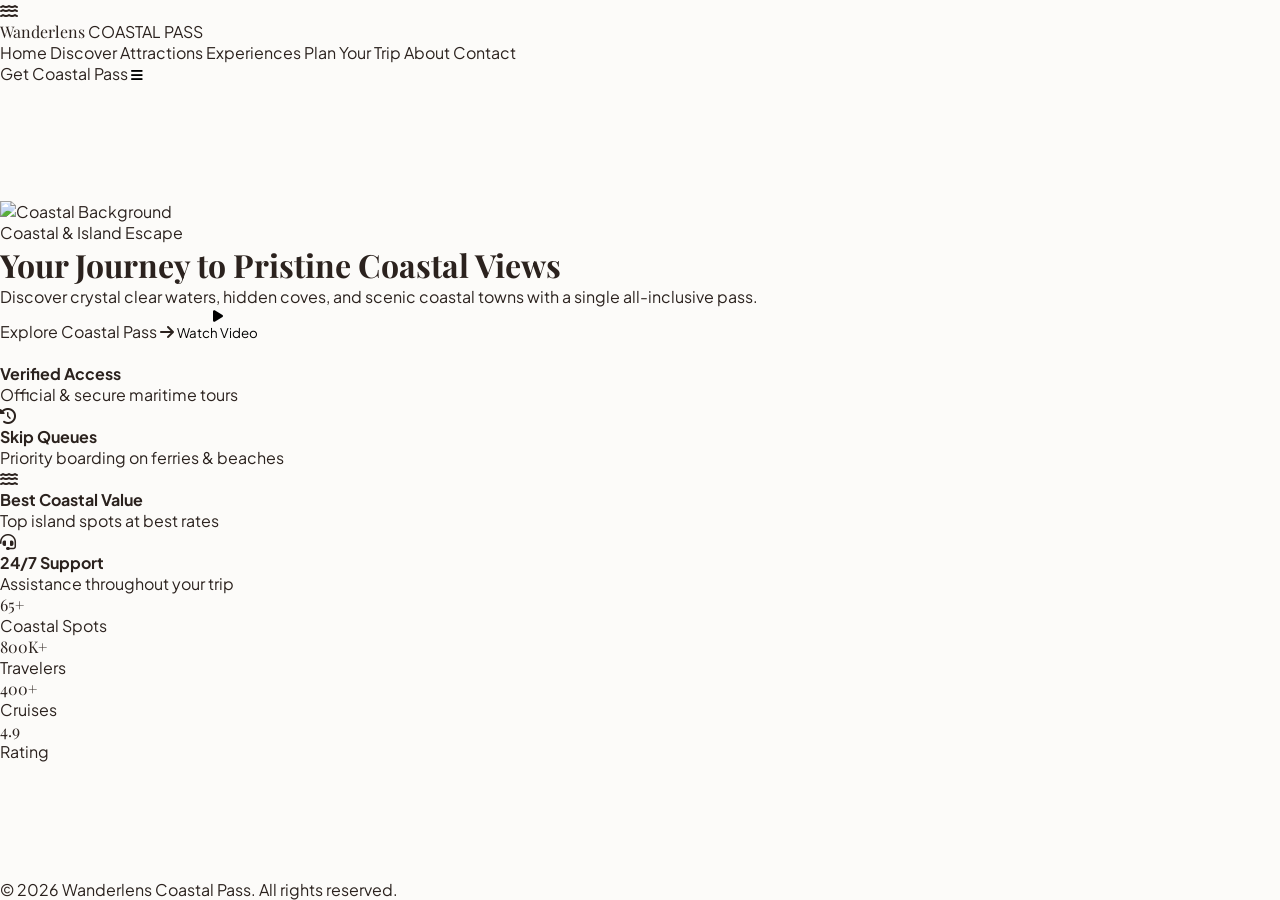
==== index.html @ d8374a8e "Add files via upload" ====
<!DOCTYPE html>
<html lang="en">
<head>
    <meta charset="UTF-8">
    <meta name="viewport" content="width=device-width, initial-scale=1.0">
    <title>Home - Wanderlens Coastal Pass</title>
    <script src="https://cdn.tailwindcss.com"></script>
    <link rel="stylesheet" href="https://cdnjs.cloudflare.com/ajax/libs/font-awesome/6.4.0/css/all.min.css">
    <link rel="stylesheet" href="style.css">
</head>
<body class="font-sans-custom min-h-screen flex flex-col justify-between bg-stone-50">

    <header class="w-full px-6 lg:px-16 py-6 flex items-center justify-between z-20 bg-white shadow-sm">
        <div class="flex items-center gap-3">
            <div class="w-10 h-10 rounded-lg flex items-center justify-center text-[#1a4a5a]">
                <i class="fa-solid fa-water text-2xl"></i>
            </div>
            <div class="flex flex-col">
                <span class="font-serif-custom text-xl font-bold tracking-tight text-[#1a4a5a]">Wanderlens</span>
                <span class="text-[9px] font-bold tracking-[0.25em] text-[#1a4a5a] -mt-1">COASTAL PASS</span>
            </div>
        </div>

        <nav class="hidden md:flex items-center gap-8 text-[15px] font-medium text-[#423530]">
            <a href="index.html" class="text-[#1a4a5a] font-bold">Home</a>
            <a href="discover.html" class="hover:text-[#1a4a5a] transition-colors">Discover</a>
            <a href="attractions.html" class="hover:text-[#1a4a5a] transition-colors">Attractions</a>
            <a href="experiences.html" class="hover:text-[#1a4a5a] transition-colors">Experiences</a>
            <a href="plan-trip.html" class="hover:text-[#1a4a5a] transition-colors">Plan Your Trip</a>
            <a href="about.html" class="hover:text-[#1a4a5a] transition-colors">About</a>
            <a href="contact.html" class="hover:text-[#1a4a5a] transition-colors">Contact</a>
        </nav>

        <div class="flex items-center gap-4">
            <a href="pass.html" class="bg-[#1a4a5a] hover:bg-[#123440] text-white px-6 py-2.5 rounded-full text-sm font-semibold shadow-md transition-all">Get Coastal Pass</a>
            <button class="md:hidden text-xl text-[#2b221e]"><i class="fa-solid fa-bars"></i></button>
        </div>
    </header>

    <main class="flex-grow relative overflow-hidden pb-16">
        <div class="absolute inset-0 z-0">
            <img src="https://images.unsplash.com/photo-1507525428034-b723cf961d3e?auto=format&fit=crop&w=2000&q=80" alt="Coastal Background" class="w-full h-full object-cover">
            <div class="absolute inset-0 bg-gradient-to-r from-stone-100/90 via-stone-100/70 to-transparent"></div>
        </div>

        <div class="relative z-10 px-6 lg:px-16 py-12 max-w-7xl mx-auto w-full">
            <div class="mb-4">
                <span class="text-[#1a4a5a] font-bold tracking-widest text-xs uppercase bg-white/80 backdrop-blur-md px-3.5 py-1.5 rounded-full inline-block shadow-sm">Coastal & Island Escape</span>
            </div>

            <div class="max-w-2xl mb-12">
                <h1 class="text-4xl lg:text-6xl font-serif-custom font-bold text-[#2b221e] leading-tight mb-6">
                    Your Journey to Pristine Coastal Views
                </h1>
                <p class="text-[#423530] text-base leading-relaxed mb-8 font-medium">
                    Discover crystal clear waters, hidden coves, and scenic coastal towns with a single all-inclusive pass.
                </p>
                <div class="flex flex-wrap items-center gap-4">
                    <a href="discover.html" class="bg-[#1a4a5a] hover:bg-[#123440] text-white px-8 py-3.5 rounded-full font-semibold text-sm shadow-lg transition-all flex items-center gap-2">
                        Explore Coastal Pass <i class="fa-solid fa-arrow-right"></i>
                    </a>
                    <button class="bg-white/90 hover:bg-white text-[#2b221e] px-6 py-3.5 rounded-full font-semibold text-sm shadow-md border border-stone-200 transition-all flex items-center gap-2">
                        <div class="w-6 h-6 rounded-full bg-[#1a4a5a] text-white flex items-center justify-center text-[10px]">
                            <i class="fa-solid fa-play"></i>
                        </div> Watch Video
                    </button>
                </div>
            </div>

            <div class="grid grid-cols-1 sm:grid-cols-2 gap-4 max-w-3xl mb-12">
                <div class="bg-white/90 backdrop-blur-md p-5 rounded-2xl shadow-md border border-white/50 flex items-start gap-4">
                    <div class="w-10 h-10 rounded-xl bg-[#e4efef] text-[#1a4a5a] flex items-center justify-center shrink-0">
                        <i class="fa-solid fa-shield-check text-lg"></i>
                    </div>
                    <div>
                        <h4 class="font-bold text-sm text-[#2b221e] mb-1">Verified Access</h4>
                        <p class="text-xs text-stone-600">Official & secure maritime tours</p>
                    </div>
                </div>

                <div class="bg-white/90 backdrop-blur-md p-5 rounded-2xl shadow-md border border-white/50 flex items-start gap-4">
                    <div class="w-10 h-10 rounded-xl bg-[#e4efef] text-[#1a4a5a] flex items-center justify-center shrink-0">
                        <i class="fa-solid fa-clock-rotate-left text-lg"></i>
                    </div>
                    <div>
                        <h4 class="font-bold text-sm text-[#2b221e] mb-1">Skip Queues</h4>
                        <p class="text-xs text-stone-600">Priority boarding on ferries & beaches</p>
                    </div>
                </div>

                <div class="bg-white/90 backdrop-blur-md p-5 rounded-2xl shadow-md border border-white/50 flex items-start gap-4">
                    <div class="w-10 h-10 rounded-xl bg-[#e4efef] text-[#1a4a5a] flex items-center justify-center shrink-0">
                        <i class="fa-solid fa-water text-lg"></i>
                    </div>
                    <div>
                        <h4 class="font-bold text-sm text-[#2b221e] mb-1">Best Coastal Value</h4>
                        <p class="text-xs text-stone-600">Top island spots at best rates</p>
                    </div>
                </div>

                <div class="bg-white/90 backdrop-blur-md p-5 rounded-2xl shadow-md border border-white/50 flex items-start gap-4">
                    <div class="w-10 h-10 rounded-xl bg-[#e4efef] text-[#1a4a5a] flex items-center justify-center shrink-0">
                        <i class="fa-solid fa-headset text-lg"></i>
                    </div>
                    <div>
                        <h4 class="font-bold text-sm text-[#2b221e] mb-1">24/7 Support</h4>
                        <p class="text-xs text-stone-600">Assistance throughout your trip</p>
                    </div>
                </div>
            </div>

            <div class="bg-white/95 backdrop-blur-md py-6 px-8 rounded-3xl shadow-xl border border-white/50 grid grid-cols-2 md:grid-cols-4 gap-6 text-center max-w-4xl">
                <div>
                    <div class="text-2xl lg:text-3xl font-serif-custom font-bold text-[#2b221e] mb-1">65+</div>
                    <div class="text-[11px] text-stone-500 uppercase tracking-wider font-semibold">Coastal Spots</div>
                </div>
                <div>
                    <div class="text-2xl lg:text-3xl font-serif-custom font-bold text-[#2b221e] mb-1">800K+</div>
                    <div class="text-[11px] text-stone-500 uppercase tracking-wider font-semibold">Travelers</div>
                </div>
                <div>
                    <div class="text-2xl lg:text-3xl font-serif-custom font-bold text-[#2b221e] mb-1">400+</div>
                    <div class="text-[11px] text-stone-500 uppercase tracking-wider font-semibold">Cruises</div>
                </div>
                <div>
                    <div class="text-2xl lg:text-3xl font-serif-custom font-bold text-[#2b221e] mb-1">4.9</div>
                    <div class="text-[11px] text-stone-500 uppercase tracking-wider font-semibold">Rating</div>
                </div>
            </div>
        </div>
    </main>

    <footer class="bg-white border-t border-stone-200 py-6 text-center text-xs text-stone-500 z-10 relative">
        &copy; 2026 Wanderlens Coastal Pass. All rights reserved.
    </footer>

</body>
</html>
---- style.css ----
@import url('https://fonts.googleapis.com/css2?family=Playfair+Display:ital,wght@0,400..900;1,400..900&family=Plus+Jakarta+Sans:wght@300;400;500;600;700&display=swap');

:root {
    --primary-color: #1a4a5a;
    --primary-hover: #123440;
    --bg-color: #fcfbf9;
    --text-dark: #2b221e;
    --text-muted: #6e5d55;
    --accent-bg: #e4efef;
}

.font-serif-custom {
    font-family: 'Playfair Display', Georgia, serif;
}

.font-sans-custom {
    font-family: 'Plus Jakarta Sans', sans-serif;
}

* {
    box-sizing: border-box;
    margin: 0;
    padding: 0;
}

body {
    font-family: 'Plus Jakarta Sans', sans-serif;
    background-color: var(--bg-color);
    color: var(--text-dark);
    overflow-x: hidden;
    min-height: 100vh;
    display: flex;
    flex-direction: column;
    justify-content: space-between;
}

img, video {
    max-width: 100%;
    height: auto;
    display: block;
}

a {
    text-decoration: none;
    color: inherit;
    transition: all 0.3s ease;
}

button {
    cursor: pointer;
    border: none;
    background: none;
    font-family: inherit;
}

@media screen and (max-width: 1024px) {
    .container, main {
        padding-left: 1.5rem;
        padding-right: 1.5rem;
    }
}

@media screen and (max-width: 768px) {
    h1 {
        font-size: 2.25rem !important;
        line-height: 1.2 !important;
    }
    
    header nav {
        display: none;
    }
}

@media screen and (max-width: 480px) {
    h1 {
        font-size: 1.85rem !important;
    }
}

::-webkit-scrollbar {
    width: 6px;
}

::-webkit-scrollbar-track {
    background: #f1f1f1;
}

::-webkit-scrollbar-thumb {
    background: var(--primary-color);
    border-radius: 3px;
}

::-webkit-scrollbar-thumb:hover {
    background: var(--primary-hover);
}
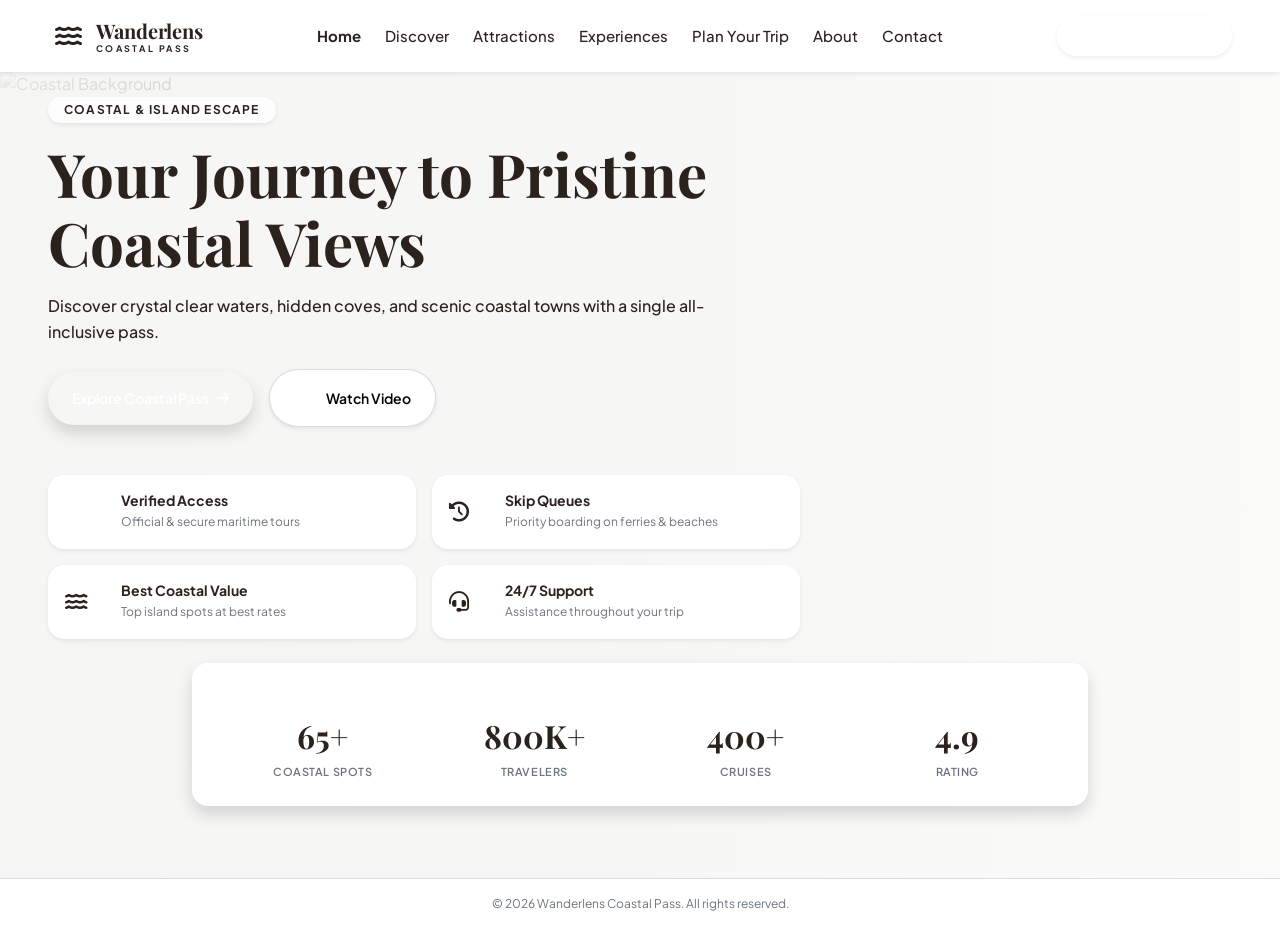
==== commit 7db4c58f: "Update index.html" ====
--- a/index.html
+++ b/index.html
@@ -4,25 +4,25 @@
     <meta charset="UTF-8">
     <meta name="viewport" content="width=device-width, initial-scale=1.0">
     <title>Home - Wanderlens Coastal Pass</title>
-    <script src="https://cdn.tailwindcss.com"></script>
+    <link href="https://cdn.jsdelivr.net/npm/bootstrap@5.3.3/dist/css/bootstrap.min.css" rel="stylesheet">
     <link rel="stylesheet" href="https://cdnjs.cloudflare.com/ajax/libs/font-awesome/6.4.0/css/all.min.css">
     <link rel="stylesheet" href="style.css">
 </head>
-<body class="font-sans-custom min-h-screen flex flex-col justify-between bg-stone-50">
+<body class="font-sans-custom min-vh-100 d-flex flex-column justify-content-between" style="background-color: #fafaf9;">
 
-    <header class="w-full px-6 lg:px-16 py-6 flex items-center justify-between z-20 bg-white shadow-sm">
-        <div class="flex items-center gap-3">
-            <div class="w-10 h-10 rounded-lg flex items-center justify-center text-[#1a4a5a]">
-                <i class="fa-solid fa-water text-2xl"></i>
+    <header class="w-100 px-3 px-lg-5 py-3 d-flex align-items-center justify-content-between position-relative z-3 bg-white shadow-sm">
+        <div class="d-flex align-items-center gap-2">
+            <div class="rounded-3 d-flex align-items-center justify-content-center text-[#1a4a5a]" style="width: 40px; height: 40px;">
+                <i class="fa-solid fa-water fs-4"></i>
             </div>
-            <div class="flex flex-col">
-                <span class="font-serif-custom text-xl font-bold tracking-tight text-[#1a4a5a]">Wanderlens</span>
-                <span class="text-[9px] font-bold tracking-[0.25em] text-[#1a4a5a] -mt-1">COASTAL PASS</span>
+            <div class="d-flex flex-column">
+                <span class="font-serif-custom fs-5 fw-bold tracking-tight text-[#1a4a5a]">Wanderlens</span>
+                <span class="fw-bold text-[#1a4a5a]" style="font-size: 9px; letter-spacing: 0.25em; margin-top: -4px;">COASTAL PASS</span>
             </div>
         </div>
 
-        <nav class="hidden md:flex items-center gap-8 text-[15px] font-medium text-[#423530]">
-            <a href="index.html" class="text-[#1a4a5a] font-bold">Home</a>
+        <nav class="d-none d-md-flex align-items-center gap-4 text-[#423530]" style="font-size: 15px; font-weight: 500;">
+            <a href="index.html" class="text-[#1a4a5a] fw-bold">Home</a>
             <a href="discover.html" class="hover:text-[#1a4a5a] transition-colors">Discover</a>
             <a href="attractions.html" class="hover:text-[#1a4a5a] transition-colors">Attractions</a>
             <a href="experiences.html" class="hover:text-[#1a4a5a] transition-colors">Experiences</a>
@@ -31,108 +31,117 @@
             <a href="contact.html" class="hover:text-[#1a4a5a] transition-colors">Contact</a>
         </nav>
 
-        <div class="flex items-center gap-4">
-            <a href="pass.html" class="bg-[#1a4a5a] hover:bg-[#123440] text-white px-6 py-2.5 rounded-full text-sm font-semibold shadow-md transition-all">Get Coastal Pass</a>
-            <button class="md:hidden text-xl text-[#2b221e]"><i class="fa-solid fa-bars"></i></button>
+        <div class="d-flex align-items-center gap-3">
+            <a href="pass.html" class="bg-[#1a4a5a] hover:bg-[#123440] text-white px-4 py-2 rounded-pill text-sm fw-semibold shadow-sm transition-all text-decoration-none">Get Coastal Pass</a>
+            <button class="d-md-none fs-5 text-[#2b221e] border-0 bg-transparent p-0"><i class="fa-solid fa-bars"></i></button>
         </div>
     </header>
 
-    <main class="flex-grow relative overflow-hidden pb-16">
-        <div class="absolute inset-0 z-0">
-            <img src="https://images.unsplash.com/photo-1507525428034-b723cf961d3e?auto=format&fit=crop&w=2000&q=80" alt="Coastal Background" class="w-full h-full object-cover">
-            <div class="absolute inset-0 bg-gradient-to-r from-stone-100/90 via-stone-100/70 to-transparent"></div>
+    <main class="flex-grow-1 position-relative overflow-hidden pb-5">
+        <div class="position-absolute top-0 start-0 w-100 h-100 z-0">
+            <img src="https://images.unsplash.com/photo-1507525428034-b723cf961d3e?auto=format&fit=crop&w=2000&q=80" alt="Coastal Background" class="w-100 h-100 object-fit-cover">
+            <div class="position-absolute top-0 start-0 w-100 h-100" style="background: linear-gradient(to right, rgba(245,245,244,0.9), rgba(245,245,244,0.7), transparent);"></div>
         </div>
 
-        <div class="relative z-10 px-6 lg:px-16 py-12 max-w-7xl mx-auto w-full">
-            <div class="mb-4">
-                <span class="text-[#1a4a5a] font-bold tracking-widest text-xs uppercase bg-white/80 backdrop-blur-md px-3.5 py-1.5 rounded-full inline-block shadow-sm">Coastal & Island Escape</span>
+        <div class="position-relative z-1 px-3 px-lg-5 py-4 mx-auto w-100" style="max-width: 80rem;">
+            <div class="mb-3">
+                <span class="text-[#1a4a5a] fw-bold text-uppercase bg-white bg-opacity-75 px-3 py-1 rounded-pill d-inline-block shadow-sm" style="font-size: 12px; letter-spacing: 0.1em; backdrop-filter: blur(12px);">Coastal & Island Escape</span>
             </div>
 
-            <div class="max-w-2xl mb-12">
-                <h1 class="text-4xl lg:text-6xl font-serif-custom font-bold text-[#2b221e] leading-tight mb-6">
+            <div class="mb-5" style="max-width: 42rem;">
+                <h1 class="font-serif-custom fw-bold text-[#2b221e] mb-3" style="font-size: clamp(2.25rem, 5vw, 3.75rem); line-height: 1.15;">
                     Your Journey to Pristine Coastal Views
                 </h1>
-                <p class="text-[#423530] text-base leading-relaxed mb-8 font-medium">
+                <p class="text-[#423530] mb-4 fw-medium" style="font-size: 1rem; line-height: 1.625;">
                     Discover crystal clear waters, hidden coves, and scenic coastal towns with a single all-inclusive pass.
                 </p>
-                <div class="flex flex-wrap items-center gap-4">
-                    <a href="discover.html" class="bg-[#1a4a5a] hover:bg-[#123440] text-white px-8 py-3.5 rounded-full font-semibold text-sm shadow-lg transition-all flex items-center gap-2">
+                <div class="d-flex flex-wrap align-items-center gap-3">
+                    <a href="discover.html" class="bg-[#1a4a5a] hover:bg-[#123440] text-white px-4 py-3 rounded-pill fw-semibold shadow transition-all d-flex align-items-center gap-2 text-decoration-none" style="font-size: 14px;">
                         Explore Coastal Pass <i class="fa-solid fa-arrow-right"></i>
                     </a>
-                    <button class="bg-white/90 hover:bg-white text-[#2b221e] px-6 py-3.5 rounded-full font-semibold text-sm shadow-md border border-stone-200 transition-all flex items-center gap-2">
-                        <div class="w-6 h-6 rounded-full bg-[#1a4a5a] text-white flex items-center justify-center text-[10px]">
+                    <button class="bg-white bg-opacity-90 hover:bg-white text-[#2b221e] px-4 py-3 rounded-pill fw-semibold shadow-sm border border-secondary border-opacity-25 transition-all d-flex align-items-center gap-2" style="font-size: 14px;">
+                        <div class="rounded-circle bg-[#1a4a5a] text-white d-flex align-items-center justify-center" style="width: 24px; height: 24px; font-size: 10px;">
                             <i class="fa-solid fa-play"></i>
                         </div> Watch Video
                     </button>
                 </div>
             </div>
 
-            <div class="grid grid-cols-1 sm:grid-cols-2 gap-4 max-w-3xl mb-12">
-                <div class="bg-white/90 backdrop-blur-md p-5 rounded-2xl shadow-md border border-white/50 flex items-start gap-4">
-                    <div class="w-10 h-10 rounded-xl bg-[#e4efef] text-[#1a4a5a] flex items-center justify-center shrink-0">
-                        <i class="fa-solid fa-shield-check text-lg"></i>
-                    </div>
-                    <div>
-                        <h4 class="font-bold text-sm text-[#2b221e] mb-1">Verified Access</h4>
-                        <p class="text-xs text-stone-600">Official & secure maritime tours</p>
+            <div class="row row-cols-1 row-cols-sm-2 g-3 mb-5" style="max-width: 48rem;">
+                <div class="col">
+                    <div class="bg-white bg-opacity-90 p-3 rounded-4 shadow-sm border border-white border-opacity-50 d-flex align-items-start gap-3" style="backdrop-filter: blur(12px);">
+                        <div class="rounded-3 bg-[#e4efef] text-[#1a4a5a] d-flex align-items-center justify-center flex-shrink-0" style="width: 40px; height: 40px;">
+                            <i class="fa-solid fa-shield-check fs-5"></i>
+                        </div>
+                        <div>
+                            <h4 class="fw-bold text-[#2b221e] mb-1" style="font-size: 14px;">Verified Access</h4>
+                            <p class="text-secondary mb-0" style="font-size: 12px;">Official & secure maritime tours</p>
+                        </div>
                     </div>
                 </div>
 
-                <div class="bg-white/90 backdrop-blur-md p-5 rounded-2xl shadow-md border border-white/50 flex items-start gap-4">
-                    <div class="w-10 h-10 rounded-xl bg-[#e4efef] text-[#1a4a5a] flex items-center justify-center shrink-0">
-                        <i class="fa-solid fa-clock-rotate-left text-lg"></i>
-                    </div>
-                    <div>
-                        <h4 class="font-bold text-sm text-[#2b221e] mb-1">Skip Queues</h4>
-                        <p class="text-xs text-stone-600">Priority boarding on ferries & beaches</p>
+                <div class="col">
+                    <div class="bg-white bg-opacity-90 p-3 rounded-4 shadow-sm border border-white border-opacity-50 d-flex align-items-start gap-3" style="backdrop-filter: blur(12px);">
+                        <div class="rounded-3 bg-[#e4efef] text-[#1a4a5a] d-flex align-items-center justify-center flex-shrink-0" style="width: 40px; height: 40px;">
+                            <i class="fa-solid fa-clock-rotate-left fs-5"></i>
+                        </div>
+                        <div>
+                            <h4 class="fw-bold text-[#2b221e] mb-1" style="font-size: 14px;">Skip Queues</h4>
+                            <p class="text-secondary mb-0" style="font-size: 12px;">Priority boarding on ferries & beaches</p>
+                        </div>
                     </div>
                 </div>
 
-                <div class="bg-white/90 backdrop-blur-md p-5 rounded-2xl shadow-md border border-white/50 flex items-start gap-4">
-                    <div class="w-10 h-10 rounded-xl bg-[#e4efef] text-[#1a4a5a] flex items-center justify-center shrink-0">
-                        <i class="fa-solid fa-water text-lg"></i>
-                    </div>
-                    <div>
-                        <h4 class="font-bold text-sm text-[#2b221e] mb-1">Best Coastal Value</h4>
-                        <p class="text-xs text-stone-600">Top island spots at best rates</p>
+                <div class="col">
+                    <div class="bg-white bg-opacity-90 p-3 rounded-4 shadow-sm border border-white border-opacity-50 d-flex align-items-start gap-3" style="backdrop-filter: blur(12px);">
+                        <div class="rounded-3 bg-[#e4efef] text-[#1a4a5a] d-flex align-items-center justify-center flex-shrink-0" style="width: 40px; height: 40px;">
+                            <i class="fa-solid fa-water fs-5"></i>
+                        </div>
+                        <div>
+                            <h4 class="fw-bold text-[#2b221e] mb-1" style="font-size: 14px;">Best Coastal Value</h4>
+                            <p class="text-secondary mb-0" style="font-size: 12px;">Top island spots at best rates</p>
+                        </div>
                     </div>
                 </div>
 
-                <div class="bg-white/90 backdrop-blur-md p-5 rounded-2xl shadow-md border border-white/50 flex items-start gap-4">
-                    <div class="w-10 h-10 rounded-xl bg-[#e4efef] text-[#1a4a5a] flex items-center justify-center shrink-0">
-                        <i class="fa-solid fa-headset text-lg"></i>
-                    </div>
-                    <div>
-                        <h4 class="font-bold text-sm text-[#2b221e] mb-1">24/7 Support</h4>
-                        <p class="text-xs text-stone-600">Assistance throughout your trip</p>
+                <div class="col">
+                    <div class="bg-white bg-opacity-90 p-3 rounded-4 shadow-sm border border-white border-opacity-50 d-flex align-items-start gap-3" style="backdrop-filter: blur(12px);">
+                        <div class="rounded-3 bg-[#e4efef] text-[#1a4a5a] d-flex align-items-center justify-center flex-shrink-0" style="width: 40px; height: 40px;">
+                            <i class="fa-solid fa-headset fs-5"></i>
+                        </div>
+                        <div>
+                            <h4 class="fw-bold text-[#2b221e] mb-1" style="font-size: 14px;">24/7 Support</h4>
+                            <p class="text-secondary mb-0" style="font-size: 12px;">Assistance throughout your trip</p>
+                        </div>
                     </div>
                 </div>
             </div>
 
-            <div class="bg-white/95 backdrop-blur-md py-6 px-8 rounded-3xl shadow-xl border border-white/50 grid grid-cols-2 md:grid-cols-4 gap-6 text-center max-w-4xl">
-                <div>
-                    <div class="text-2xl lg:text-3xl font-serif-custom font-bold text-[#2b221e] mb-1">65+</div>
-                    <div class="text-[11px] text-stone-500 uppercase tracking-wider font-semibold">Coastal Spots</div>
+            <div class="bg-white bg-opacity-95 py-4 px-4 rounded-4 shadow border border-white border-opacity-50 row row-cols-2 row-cols-md-4 g-4 text-center mx-auto" style="max-width: 56rem; backdrop-filter: blur(12px);">
+                <div class="col">
+                    <div class="fs-2 font-serif-custom fw-bold text-[#2b221e] mb-1">65+</div>
+                    <div class="text-secondary text-uppercase fw-semibold" style="font-size: 11px; letter-spacing: 0.05em;">Coastal Spots</div>
                 </div>
-                <div>
-                    <div class="text-2xl lg:text-3xl font-serif-custom font-bold text-[#2b221e] mb-1">800K+</div>
-                    <div class="text-[11px] text-stone-500 uppercase tracking-wider font-semibold">Travelers</div>
+                <div class="col">
+                    <div class="fs-2 font-serif-custom fw-bold text-[#2b221e] mb-1">800K+</div>
+                    <div class="text-secondary text-uppercase fw-semibold" style="font-size: 11px; letter-spacing: 0.05em;">Travelers</div>
                 </div>
-                <div>
-                    <div class="text-2xl lg:text-3xl font-serif-custom font-bold text-[#2b221e] mb-1">400+</div>
-                    <div class="text-[11px] text-stone-500 uppercase tracking-wider font-semibold">Cruises</div>
+                <div class="col">
+                    <div class="fs-2 font-serif-custom fw-bold text-[#2b221e] mb-1">400+</div>
+                    <div class="text-secondary text-uppercase fw-semibold" style="font-size: 11px; letter-spacing: 0.05em;">Cruises</div>
                 </div>
-                <div>
-                    <div class="text-2xl lg:text-3xl font-serif-custom font-bold text-[#2b221e] mb-1">4.9</div>
-                    <div class="text-[11px] text-stone-500 uppercase tracking-wider font-semibold">Rating</div>
+                <div class="col">
+                    <div class="fs-2 font-serif-custom fw-bold text-[#2b221e] mb-1">4.9</div>
+                    <div class="text-secondary text-uppercase fw-semibold" style="font-size: 11px; letter-spacing: 0.05em;">Rating</div>
                 </div>
             </div>
         </div>
     </main>
 
-    <footer class="bg-white border-t border-stone-200 py-6 text-center text-xs text-stone-500 z-10 relative">
+    <footer class="bg-white border-top border-secondary border-opacity-25 py-3 text-center text-secondary position-relative z-1" style="font-size: 12px;">
         &copy; 2026 Wanderlens Coastal Pass. All rights reserved.
     </footer>
 
+    <script src="https://cdn.jsdelivr.net/npm/bootstrap@5.3.3/dist/js/bootstrap.bundle.min.js"></script>
 </body>
-</html>+</html>
